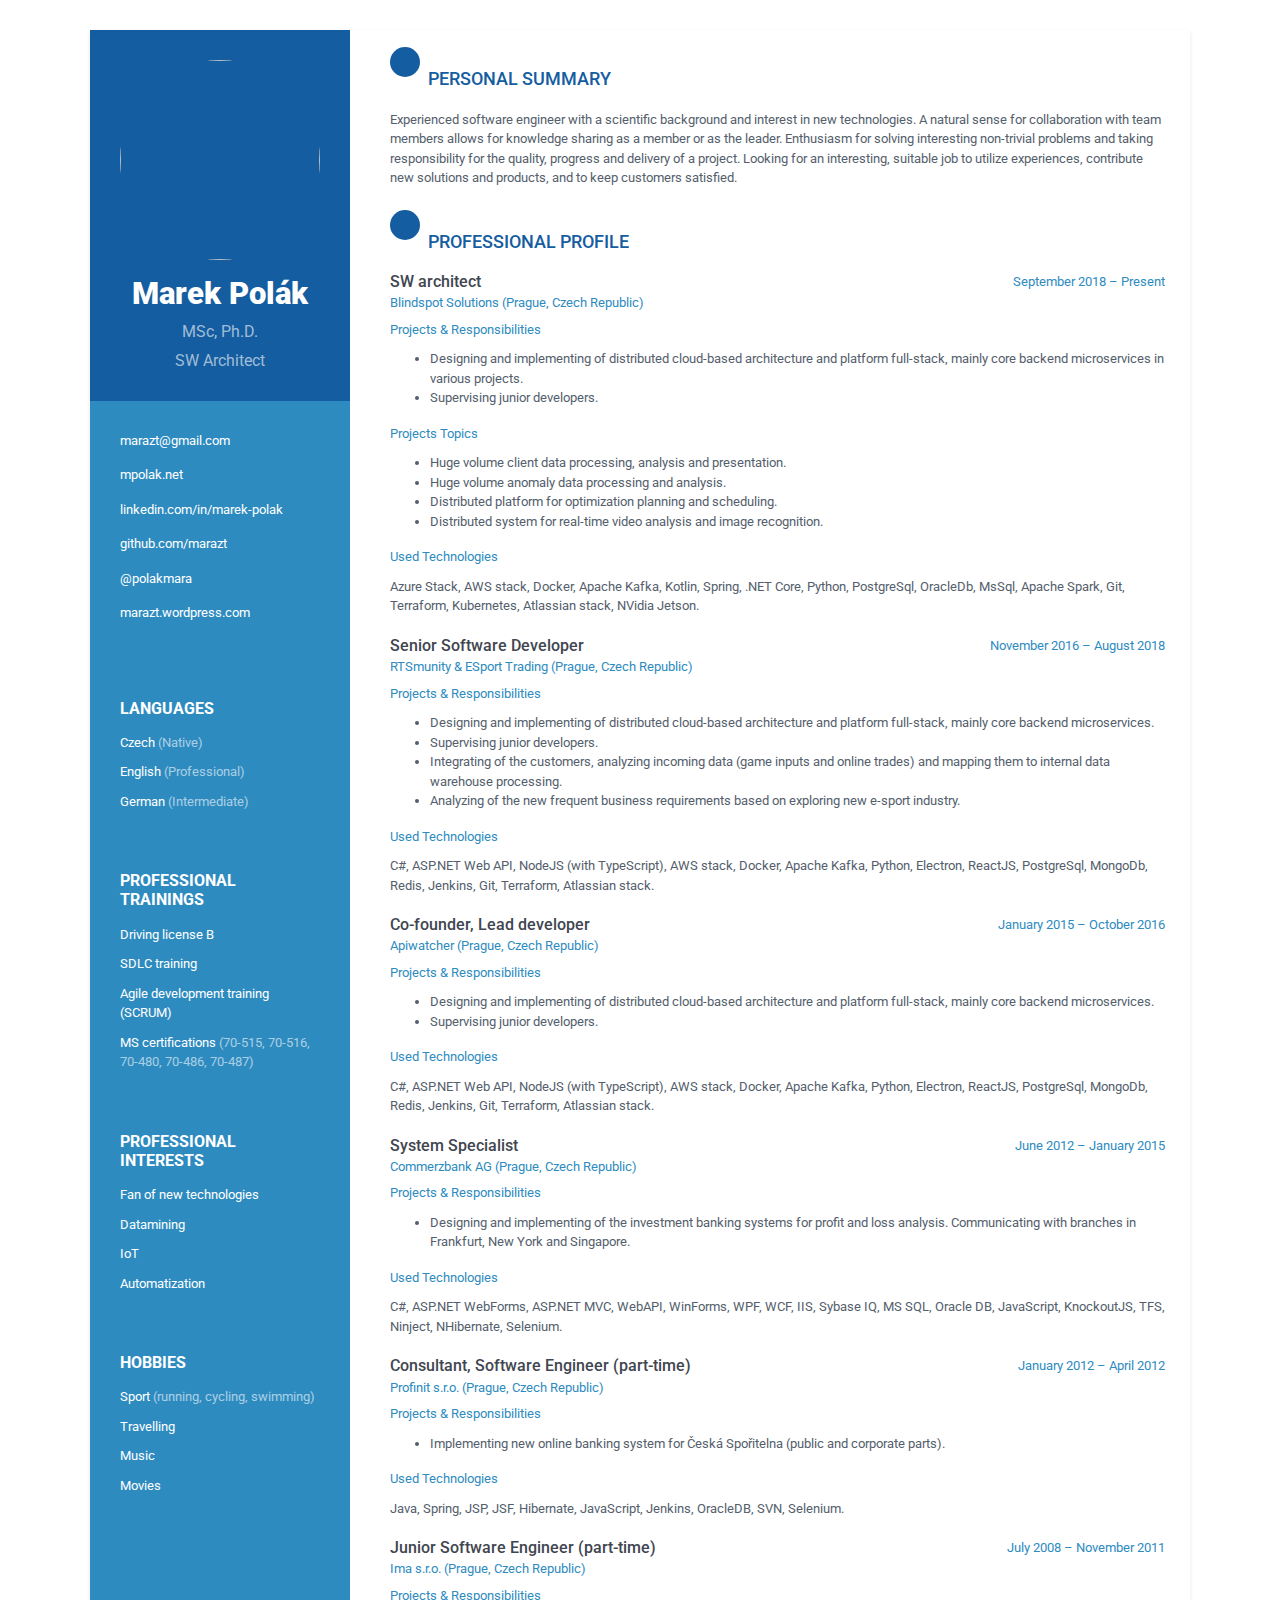
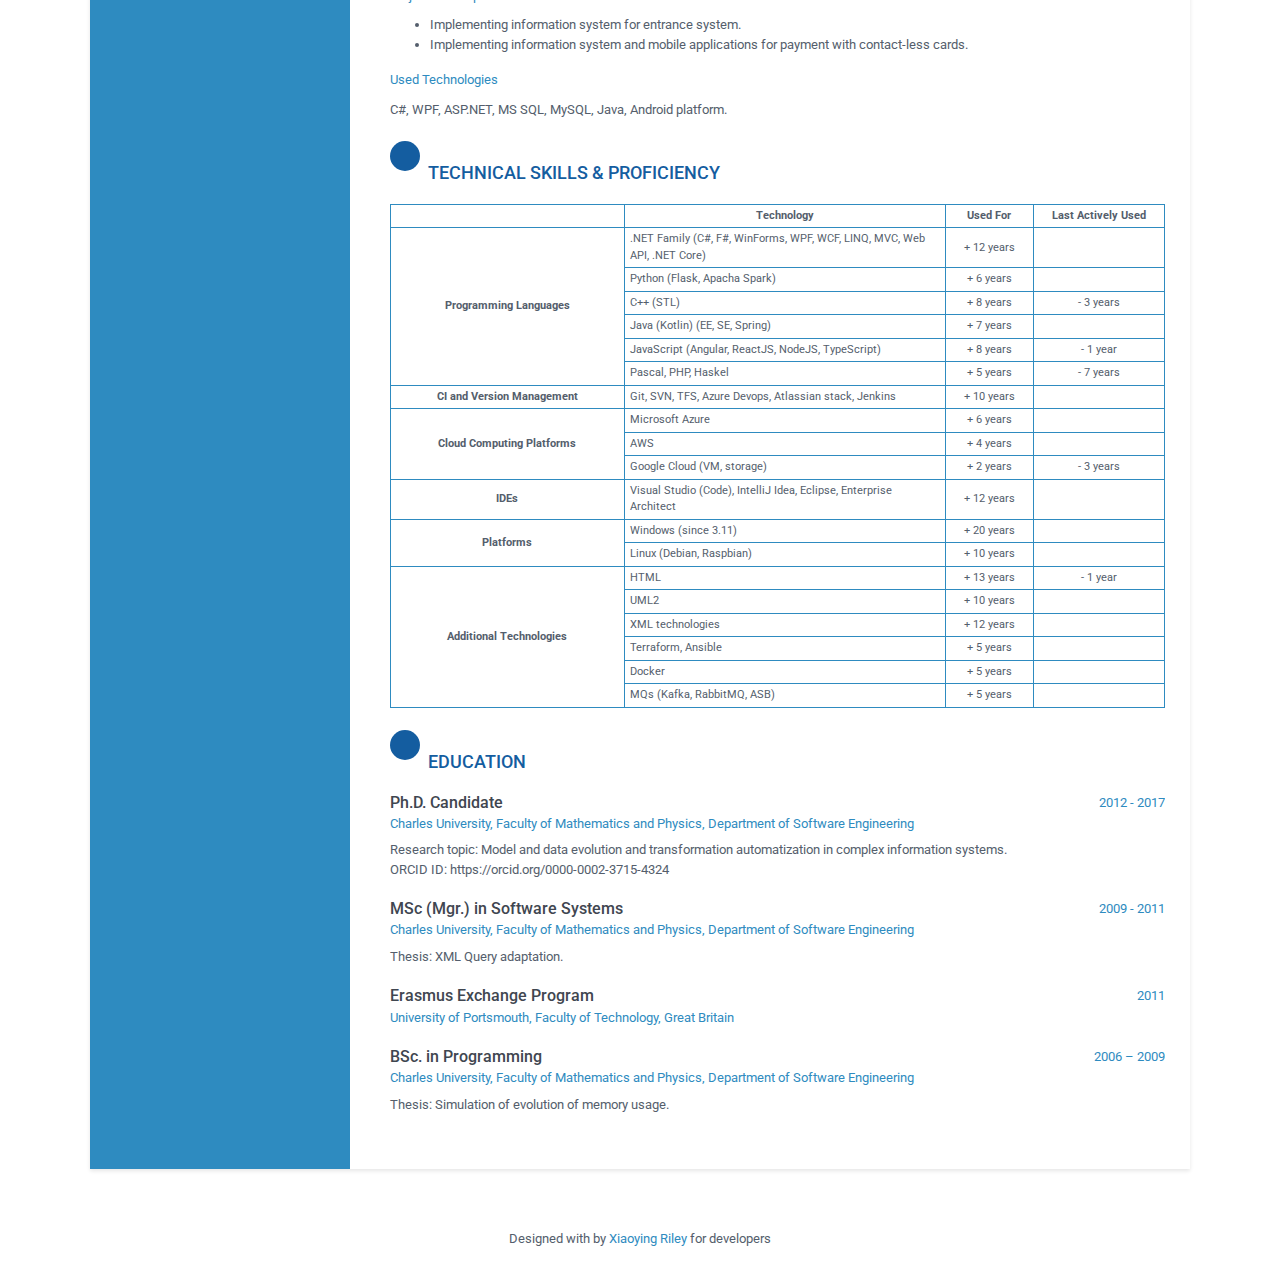
==== cv-full.html @ 7f5a05cc "Remove tech table from resume, let it in full version." ====
<!DOCTYPE html>
<html xmlns="http://www.w3.org/1999/xhtml" xml:lang="en" lang="en">

<head>
  <title>Marek Polák Resume</title>

  <!-- Meta -->
  <meta charset="utf-8">
  <meta http-equiv="X-UA-Compatible" content="IE=edge">
  <meta name="viewport" content="width=device-width, initial-scale=1.0">
  <meta name="description" content="Resume">
  <meta name="author" content="Marek Polák">
  <link rel="stylesheet" type="text/css" href="./assets/css/orbit.css"/>
  <link rel="apple-touch-icon" sizes="57x57" href="./assets/favicons/apple-icon-57x57.png">
  <link rel="apple-touch-icon" sizes="60x60" href="./assets/favicons/apple-icon-60x60.png">
  <link rel="apple-touch-icon" sizes="72x72" href="./assets/favicons/apple-icon-72x72.png">
  <link rel="apple-touch-icon" sizes="76x76" href="./assets/favicons/apple-icon-76x76.png">
  <link rel="apple-touch-icon" sizes="114x114" href="./assets/favicons/apple-icon-114x114.png">
  <link rel="apple-touch-icon" sizes="120x120" href="./assets/favicons/apple-icon-120x120.png">
  <link rel="apple-touch-icon" sizes="144x144" href="./assets/favicons/apple-icon-144x144.png">
  <link rel="apple-touch-icon" sizes="152x152" href="./assets/favicons/apple-icon-152x152.png">
  <link rel="apple-touch-icon" sizes="180x180" href="./assets/favicons/apple-icon-180x180.png">
  <link rel="icon" type="image/png" sizes="192x192" href="./assets/favicons/android-icon-192x192.png">
  <link rel="icon" type="image/png" sizes="32x32" href="./assets/favicons/favicon-32x32.png">
  <link rel="icon" type="image/png" sizes="96x96" href="./assets/favicons/favicon-96x96.png">
  <link rel="icon" type="image/png" sizes="16x16" href="./assets/favicons/favicon-16x16.png">
  <!-- Google Font -->
  <link
      href='https://fonts.googleapis.com/css?family=Roboto:400,500,400italic,300italic,300,500italic,700,700italic,900,900italic'
      rel='stylesheet' type='text/css'>
  <!-- FontAwesome JS -->
  <script defer src="https://use.fontawesome.com/releases/v5.1.0/js/all.js"
          integrity="sha384-3LK/3kTpDE/Pkp8gTNp2gR/2gOiwQ6QaO7Td0zV76UFJVhqLl4Vl3KL1We6q6wR9"
          crossorigin="anonymous"></script>
  <!-- Global CSS -->
  <link rel="stylesheet" href="assets/plugins/bootstrap/css/bootstrap.min.css">
  <!-- Theme CSS -->
  <link id="theme-style" rel="stylesheet" href="./assets/css/orbit.css">
</head>

<body>
<div class="wrapper">
  <div class="sidebar-wrapper">
    <div class="profile-container">
      <img class="profile" src="https://gravatar.com/avatar/7379fcb6bc138cc2153c16c09348def5?s=250" alt=""/>
      <h1 class="name">Marek Polák</h1>
      <h3 class="titles">MSc, Ph.D.</h3>
      <h3 class="tagline">SW Architect</h3>
    </div>
    <!--//profile-container-->

    <div class="contact-container container-block">
      <ul class="list-unstyled contact-list">
        <li class="email">
          <i class="fas fa-envelope"></i>
          <a href="mailto:marazt@gmail.com">marazt@gmail.com</a>
        </li>
        <!-- <li class="phone"><i class="fas fa-phone"></i><a href="tel:0123 456 789">0123 456 789</a></li> -->
        <li class="website"><i class="fas fa-globe"></i><a href="https://mpolak.net"
                                                           target="_blank">mpolak.net</a></li>
        <li class="linkedin"><i class="fab fa-linkedin-in"></i><a
            href="https://www.linkedin.com/in/marek-polak/"
            target="_blank">linkedin.com/in/marek-polak</a>
        </li>
        <li class="github"><i class="fab fa-github"></i><a href="https://www.github.com/marazt"
                                                           target="_blank">github.com/marazt</a>
        </li>
        <li class="twitter"><i class="fab fa-twitter"></i><a href="https://twitter.com/polakmara"
                                                             target="_blank">@polakmara</a></li>
        <li class="wordpress"><i class="fab fa-wordpress"></i><a href="https://marazt.wordpress.com"
                                                                 target="_blank">marazt.wordpress.com</a></li>
      </ul>
    </div>


    <div class="languages-container container-block">
      <h2 class="container-block-title">Languages</h2>
      <ul class="list-unstyled interests-list">
        <li>Czech <span class="lang-desc">(Native)</span></li>
        <li>English <span class="lang-desc">(Professional)</span></li>
        <li>German <span class="lang-desc">(Intermediate)</span></li>
      </ul>
    </div>
    <!--//interests-->

    <div class="languages-container container-block">
      <h2 class="container-block-title">Professional Trainings</h2>
      <ul class="list-unstyled languages-list">
        <li>Driving license B</li>
        <li>SDLC training</li>
        <li>Agile development training (SCRUM)</li>
        <li>MS certifications <span class="lang-desc">(70-515, 70-516, 70-480, 70-486, 70-487)</span>
        </li>
      </ul>
    </div>

    <div class="languages-container container-block">
      <h2 class="container-block-title">Professional Interests</h2>
      <ul class="list-unstyled languages-list">
        <li>Fan of new technologies</li>
        <li>Datamining</li>
        <li>IoT</li>
        <li>Automatization</li>
      </ul>
    </div>

    <div class="languages-container container-block">
      <h2 class="container-block-title">Hobbies</h2>
      <ul class="list-unstyled languages-list">
        <li>Sport <span class="lang-desc">(running, cycling, swimming)</span></li>
        <li>Travelling</li>
        <li>Music</li>
        <li>Movies</li>
      </ul>
    </div>
    <!--//interests-->

  </div>
  <!--//sidebar-wrapper-->

  <div class="main-wrapper">

    <section class="section summary-section">
      <h2 class="section-title"><span class="icon-holder"><i class="fas fa-user"></i></span>Personal Summary
      </h2>
      <div class="summary">
        <p>Experienced software engineer with a scientific background and interest in new technologies. A
          natural sense for collaboration with team members allows for knowledge sharing as a member or as
          the leader. Enthusiasm for solving interesting non-trivial problems and taking responsibility
          for the quality, progress and delivery of a project. Looking for an interesting, suitable job to
          utilize experiences, contribute new solutions and products, and to keep customers satisfied.</p>
      </div>
      <!--//summary-->
    </section>
    <!--//section-->

    <section class="section experiences-section">
      <h2 class="section-title"><span class="icon-holder"><i class="fas fa-briefcase"></i></span>Professional
        Profile
      </h2>

      <div class="item">
        <div class="meta">
          <div class="upper-row">
            <h3 class="job-title">SW architect</h3>
            <div class="time">September 2018 – Present</div>
          </div>
          <!--//upper-row-->
          <div class="company">Blindspot Solutions (Prague, Czech Republic)</div>
        </div>
        <!--//meta-->
        <div class="details">
          <div class="responsibilities">Projects & Responsibilities</div>
          <div class="columns">
            <ul>
              <li>Designing and implementing of distributed cloud-based architecture and platform
                full-stack, mainly core backend microservices in various projects.
              </li>
              <li>Supervising junior developers.</li>
            </ul>
          </div>
          <div class="responsibilities">Projects Topics</div>
          <div class="columns">
            <ul>
              <li>Huge volume client data processing, analysis and
                presentation.
              </li>
              <li>Huge volume anomaly data processing and analysis.</li>
              <li>Distributed platform for optimization planning and
                scheduling.
              </li>
              <li>Distributed system for real-time video analysis and image
                recognition.
              </li>
            </ul>
          </div>
          <div class="technologies">Used Technologies</div>
          <div class="columns">
            Azure Stack, AWS stack, Docker, Apache Kafka, Kotlin, Spring, .NET Core, Python, PostgreSql,
            OracleDb, MsSql, Apache Spark, Git, Terraform, Kubernetes, Atlassian stack, NVidia Jetson.
          </div>
        </div>
        <!--//details-->
      </div>
      <!--//item-->

      <div class="item">
        <div class="meta">
          <div class="upper-row">
            <h3 class="job-title">Senior Software Developer</h3>
            <div class="time">November 2016 – August 2018</div>
          </div>
          <!--//upper-row-->
          <div class="company">RTSmunity & ESport Trading (Prague, Czech Republic)</div>
        </div>
        <!--//meta-->
        <div class="details">
          <div class="responsibilities">Projects & Responsibilities</div>
          <div class="columns">
            <ul>
              <li>
                Designing and implementing of distributed cloud-based architecture and platform
                full-stack, mainly core backend microservices.
              </li>
              <li>Supervising junior developers.</li>
              <li>Integrating of the customers, analyzing incoming data (game inputs and online
                trades) and mapping them to internal data warehouse processing.
              </li>
              <li>Analyzing of the new frequent business requirements based on exploring new e-sport
                industry.
              </li>
            </ul>
          </div>
          <div class="technologies">Used Technologies</div>
          <div class="columns">
            C#, ASP.NET Web API, NodeJS (with TypeScript), AWS stack, Docker, Apache Kafka, Python,
            Electron, ReactJS, PostgreSql, MongoDb, Redis, Jenkins, Git, Terraform, Atlassian stack.
          </div>
        </div>
        <!--//details-->
      </div>
      <!--//item-->

      <div class="item">
        <div class="meta">
          <div class="upper-row">
            <h3 class="job-title">Co-founder, Lead developer</h3>
            <div class="time">January 2015 – October 2016</div>
          </div>
          <!--//upper-row-->
          <div class="company">Apiwatcher (Prague, Czech Republic)</div>
        </div>
        <!--//meta-->
        <div class="details">
          <div class="responsibilities">Projects & Responsibilities</div>
          <div class="columns">
            <ul>
              <li>
                Designing and implementing of distributed cloud-based
                architecture and platform full-stack, mainly core backend
                microservices.
              </li>
              <li>Supervising junior developers.
              </li>
            </ul>
          </div>
          <div class="technologies">Used Technologies</div>
          <div class="columns">
            C#, ASP.NET Web API, NodeJS (with TypeScript), AWS stack, Docker, Apache Kafka, Python,
            Electron, ReactJS, PostgreSql, MongoDb, Redis, Jenkins, Git, Terraform, Atlassian stack.
          </div>
        </div>
        <!--//details-->
      </div>
      <!--//item-->

      <div class="item">
        <div class="meta">
          <div class="upper-row">
            <h3 class="job-title">System Specialist</h3>
            <div class="time">June 2012 – January 2015</div>
          </div>
          <!--//upper-row-->
          <div class="company">Commerzbank AG (Prague, Czech Republic)</div>
        </div>
        <!--//meta-->
        <div class="details">
          <div class="responsibilities">Projects & Responsibilities</div>
          <div class="columns">
            <ul>
              <li>
                Designing and implementing of the investment banking systems for profit and loss
                analysis. Communicating with branches in Frankfurt, New York and Singapore.
              </li>
            </ul>
          </div>
          <div class="technologies">Used Technologies</div>
          <div class="columns">
            C#, ASP.NET WebForms, ASP.NET MVC, WebAPI, WinForms,
            WPF, WCF, IIS, Sybase IQ, MS SQL, Oracle DB, JavaScript,
            KnockoutJS, TFS, Ninject, NHibernate, Selenium.
          </div>
        </div>
        <!--//details-->
      </div>
      <!--//item-->

      <div class="item">
        <div class="meta">
          <div class="upper-row">
            <h3 class="job-title">Consultant, Software Engineer (part-time)</h3>
            <div class="time">January 2012 – April 2012</div>
          </div>
          <!--//upper-row-->
          <div class="company">Profinit s.r.o. (Prague, Czech Republic)</div>
        </div>
        <!--//meta-->
        <div class="details">
          <div class="responsibilities">Projects & Responsibilities</div>
          <div class="columns">
            <ul>
              <li>
                Implementing new online banking system for Česká Spořitelna (public and corporate
                parts).
              </li>
            </ul>
          </div>
          <div class="technologies">Used Technologies</div>
          <div class="columns">
            Java, Spring, JSP, JSF, Hibernate, JavaScript, Jenkins, OracleDB, SVN, Selenium.
          </div>
        </div>
        <!--//details-->
      </div>
      <!--//item-->

      <div class="item">
        <div class="meta">
          <div class="upper-row">
            <h3 class="job-title">Junior Software Engineer (part-time)</h3>
            <div class="time">July 2008 – November 2011</div>
          </div>
          <!--//upper-row-->
          <div class="company">Ima s.r.o. (Prague, Czech Republic)</div>
        </div>
        <!--//meta-->
        <div class="details">
          <div class="responsibilities">Projects & Responsibilities</div>
          <div class="columns">
            <ul>
              <li>
                Implementing information system for entrance system.
              </li>
              <li>
                Implementing information system and mobile applications for payment with
                contact-less cards.
              </li>
            </ul>
          </div>
          <div class="technologies">Used Technologies</div>
          <div class="columns">
            C#, WPF, ASP.NET, MS SQL, MySQL, Java, Android platform.
          </div>
        </div>
        <!--//details-->
      </div>
      <!--//item-->

    </section>
    <!--//section-->

    <section class="skills-section section">
      <h2 class="section-title"><span class="icon-holder"><i class="fas fa-rocket"></i></span>Technical Skills
        &amp;
        Proficiency</h2>
      <table class>
        <tr>
          <th style="width: 160px;">&nbsp;</th>
          <th style="width: 220px;">Technology</th>
          <th style="width: 60px;">Used For</th>
          <th style="width: 90px;">Last Actively Used</th>
        </tr>
        <tr>
          <th rowspan="6" class="type">Programming Languages</th>
          <td>.NET Family (C#, F#, WinForms, WPF, WCF, LINQ, MVC, Web API, .NET Core)</td>
          <td style="text-align: center;">+ 12 years</td>
          <td style="text-align: center;">&nbsp;</td>
        </tr>
        <tr>
          <td>Python (Flask, Apacha Spark)</td>
          <td style="text-align: center;">+ 6 years</td>
          <td style="text-align: center;">&nbsp;</td>
        </tr>
        <tr>
          <td>C++ (STL)</td>
          <td style="text-align: center;">+ 8 years</td>
          <td style="text-align: center;">- 3 years</td>
        </tr>
        <tr>
          <td>Java (Kotlin) (EE, SE, Spring)</td>
          <td style="text-align: center;">+ 7 years</td>
          <td style="text-align: center;">&nbsp;</td>
        </tr>
        <tr>
          <td>JavaScript (Angular, ReactJS, NodeJS, TypeScript)</td>
          <td style="text-align: center;">+ 8 years</td>
          <td style="text-align: center;">- 1 year</td>
        </tr>
        <tr>
          <td>Pascal, PHP, Haskel</td>
          <td style="text-align: center;">+ 5 years</td>
          <td style="text-align: center;">- 7 years</td>
        </tr>
        <tr>
          <th>CI and Version Management</th>
          <td>Git, SVN, TFS, Azure Devops, Atlassian stack, Jenkins</td>
          <td style="text-align: center;">+ 10 years</td>
          <td style="text-align: center;">&nbsp;</td>
        </tr>
        <tr>
          <th rowspan="3">Cloud Computing Platforms</th>
          <td>Microsoft Azure</td>
          <td style="text-align: center;">+ 6 years</td>
          <td style="text-align: center;">&nbsp;</td>
        </tr>
        <tr>
          <td>AWS</td>
          <td style="text-align: center;">+ 4 years</td>
          <td style="text-align: center;">&nbsp;</td>
        </tr>
        <tr>
          <td>Google Cloud (VM, storage)</td>
          <td style="text-align: center;">+ 2 years</td>
          <td style="text-align: center;">- 3 years</td>
        </tr>
        <tr>
          <th>IDEs</th>
          <td>Visual Studio (Code), IntelliJ Idea, Eclipse, Enterprise Architect</td>
          <td style="text-align: center;">+ 12 years</td>
          <td style="text-align: center;">&nbsp;</td>
        </tr>
        <tr>
          <th rowspan="2">Platforms</th>
          <td>Windows (since 3.11)</td>
          <td style="text-align: center;">+ 20 years</td>
          <td style="text-align: center;">&nbsp;</td>
        </tr>
        <tr>
          <td>Linux (Debian, Raspbian)</td>
          <td style="text-align: center;">+ 10 years</td>
          <td style="text-align: center;">&nbsp;</td>
        </tr>
        <tr>
          <th rowspan="6">Additional Technologies</th>
          <td>HTML</td>
          <td style="text-align: center;">+ 13 years</td>
          <td style="text-align: center;">- 1 year</td>
        </tr>
        <tr>
          <td>UML2</td>
          <td style="text-align: center;">+ 10 years</td>
          <td style="text-align: center;">&nbsp;</td>
        </tr>
        <tr>
          <td>XML technologies</td>
          <td style="text-align: center;">+ 12 years</td>
          <td style="text-align: center;">&nbsp;</td>
        </tr>
        <tr>
          <td>Terraform, Ansible</td>
          <td style="text-align: center;">+ 5 years</td>
          <td style="text-align: center;">&nbsp;</td>
        </tr>
        <tr>
          <td>Docker</td>
          <td style="text-align: center;">+ 5 years</td>
          <td style="text-align: center;">&nbsp;</td>
        </tr>
        <tr>
          <td>MQs (Kafka, RabbitMQ, ASB)</td>
          <td style="text-align: center;">+ 5 years</td>
          <td style="text-align: center;">&nbsp;</td>
        </tr>
      </table>
    </section>
    <!--//skills-section-->

    <section class="education-section section">
      <h2 class="section-title"><span class="icon-holder"><i
          class="fas fa-graduation-cap"></i></span>Education</h2>

      <div class="item">
        <div class="meta">
          <div class="upper-row">
            <h3 class="job-title">Ph.D. Candidate</h3>
            <div class="time">2012 - 2017</div>
          </div>
          <!--//upper-row-->
          <div class="company">Charles University, Faculty of Mathematics and Physics, Department of
            Software Engineering
          </div>
          <div class="meta">Research topic: Model and data evolution and transformation automatization in complex
            information systems.
          </div>
          <div class="meta">
            ORCID ID: https://orcid.org/0000-0002-3715-4324
          </div>
        </div>
      </div>

      <div class="item">
        <div class="meta">
          <div class="upper-row">
            <h3 class="job-title">MSc (Mgr.) in Software Systems</h3>
            <div class="time">2009 - 2011</div>
          </div>
          <!--//upper-row-->
          <div class="company">Charles University, Faculty of Mathematics and Physics, Department of
            Software Engineering
          </div>
          <div class="meta">Thesis: XML Query adaptation.
          </div>
        </div>
      </div>

      <div class="item">
        <div class="meta">
          <div class="upper-row">
            <h3 class="job-title">Erasmus Exchange Program</h3>
            <div class="time">2011</div>
          </div>
          <!--//upper-row-->
          <div class="company">University of Portsmouth, Faculty of Technology, Great Britain</div>
        </div>
      </div>

      <div class="item">
        <div class="meta">
          <div class="upper-row">
            <h3 class="job-title">BSc. in Programming</h3>
            <div class="time">2006 – 2009</div>
          </div>
          <!--//upper-row-->
          <div class="company">Charles University, Faculty of Mathematics and Physics, Department of
            Software Engineering
          </div>
          <div class="meta">Thesis: Simulation of evolution of memory usage.
          </div>
        </div>
      </div>
    </section>
  </div>
  <!--//main-body-->
</div>

<footer class="footer">
  <div class="text-center">
    <!--/* This template is released under the Creative Commons Attribution 3.0 License. Please keep the attribution link below when using for your own project. Thank you for your support. :) If you'd like to use the template without the attribution, you can check out other commercial license options via our website: themes.3rdwavemedia.com */-->
    <small class="copyright">Designed with <i class="fas fa-heart"></i> by <a
        href="http://themes.3rdwavemedia.com" target="_blank">Xiaoying Riley</a> for developers</small>
  </div>
  <!--//container-->
</footer>
<!--//footer-->

</body>

</html>
---- assets/css/orbit.css ----
/*!
 * Template Name: Orbit - Bootstrap 4 Resume/CV Template for Developers
 * Version: 2.0
 * Author: Xiaoying Riley
 * Copyright: 3rd Wave Media
 * Twitter: @3rdwave_themes
 * License: Creative Commons Attribution 3.0 License
 * Website: http://themes.3rdwavemedia.com/
*/
body {
  font-family: 'Roboto', sans-serif;
  color: #545E6C;
  background: #FFF; /*#f5f5f5;*/
  font-size: 13px;
  -webkit-font-smoothing: antialiased;
  -moz-osx-font-smoothing: grayscale;
}

h1, h2, h3, h4, h5, h6 {
  font-weight: 700;
}

a {
  color: #2E8BC0;
  -webkit-transition: all 0.4s ease-in-out;
  -moz-transition: all 0.4s ease-in-out;
  -ms-transition: all 0.4s ease-in-out;
  -o-transition: all 0.4s ease-in-out;
}

a:hover {
  text-decoration: underline;
  color: #1a454f;
}

a:focus {
  text-decoration: none;
}

p {
  line-height: 1.5;
}

.wrapper {
  background: #2E8BC0;
  max-width: 1100px;
  margin: 0 auto;
  margin-top: 30px;
  position: relative;
  -webkit-box-shadow: 0px 2px 4px rgba(0, 0, 0, 0.1);
  -moz-box-shadow: 0px 2px 4px rgba(0, 0, 0, 0.1);
  box-shadow: 0px 2px 4px rgba(0, 0, 0, 0.1);
}

.sidebar-wrapper {
  background: #2E8BC0;
  position: absolute;
  left: 0;
  width: 260px;
  height: 100%;
  min-height: 800px;
  color: #fff;
}

.sidebar-wrapper a {
  color: #fff;
}

.sidebar-wrapper .profile-container {
  padding: 30px;
  background: #145DA0;
  text-align: center;
  color: #fff;
}

.sidebar-wrapper .name {
  font-size: 31px;
  font-weight: 900;
  margin-top: 0;
  margin-bottom: 10px;
}

.sidebar-wrapper .tagline {
  color: rgba(255, 255, 255, 0.6);
  font-size: 16px;
  font-weight: 400;
  margin-top: 0;
  margin-bottom: 0;
}

.sidebar-wrapper .titles {
  color: rgba(255, 255, 255, 0.6);
  font-size: 16px;
  font-weight: 400;
  margin-top: 0;
  margin-bottom: 10px;
}

.sidebar-wrapper .profile {
  margin-bottom: 15px;
  border-radius: 115px;
  width: 200px;
  height: 200px;
  text-align: center;
  vertical-align: middle;
}

.sidebar-wrapper .contact-list .svg-inline--fa {
  margin-right: 5px;
  font-size: 18px;
  vertical-align: middle;
}

.sidebar-wrapper .contact-list li {
  margin-bottom: 15px;
}

.sidebar-wrapper .contact-list li:last-child {
  margin-bottom: 0;
}

.sidebar-wrapper .contact-list .email .svg-inline--fa {
  font-size: 14px;
}

.sidebar-wrapper .container-block {
  padding: 30px;
}

.sidebar-wrapper .container-block-title {
  text-transform: uppercase;
  font-size: 16px;
  font-weight: 700;
  margin-top: 0;
  margin-bottom: 15px;
}

.sidebar-wrapper .degree {
  font-size: 14px;
  margin-top: 0;
  margin-bottom: 5px;
}

.sidebar-wrapper .education-container .item {
  margin-bottom: 15px;
}

.sidebar-wrapper .education-container .item:last-child {
  margin-bottom: 0;
}

.sidebar-wrapper .education-container .meta {
  color: rgba(255, 255, 255, 0.6);
  font-weight: 500;
  margin-bottom: 0px;
  margin-top: 0;
  font-size: 14px;
}

.sidebar-wrapper .education-container .time {
  color: rgba(255, 255, 255, 0.6);
  font-weight: 500;
  margin-bottom: 0px;
}

.sidebar-wrapper .languages-container .lang-desc {
  color: rgba(255, 255, 255, 0.6);
}

.sidebar-wrapper .languages-list {
  margin-bottom: 0;
}

.sidebar-wrapper .languages-list li {
  margin-bottom: 10px;
}

.sidebar-wrapper .languages-list li:last-child {
  margin-bottom: 0;
}

.sidebar-wrapper .interests-list {
  margin-bottom: 0;
}

.sidebar-wrapper .interests-list li {
  margin-bottom: 10px;
}

.sidebar-wrapper .interests-list li:last-child {
  margin-bottom: 0;
}

.main-wrapper {
  background: #fff;
  padding: 25px;
  padding-left: 300px;
}

.main-wrapper .section-title {
  text-transform: uppercase;
  font-size: 18px;
  font-weight: 500;
  color: #145DA0;
  position: relative;
  margin-top: 0;
  margin-bottom: 20px;
}

.main-wrapper .section-title .icon-holder {
  width: 30px;
  height: 30px;
  margin-right: 8px;
  display: inline-block;
  color: #fff;
  -webkit-border-radius: 50%;
  -moz-border-radius: 50%;
  -ms-border-radius: 50%;
  -o-border-radius: 50%;
  border-radius: 50%;
  -moz-background-clip: padding;
  -webkit-background-clip: padding-box;
  background-clip: padding-box;
  background: #145DA0;
  text-align: center;
  font-size: 16px;
  position: relative;
  top: -8px;
}

.main-wrapper .section-title .icon-holder .svg-inline--fa {
  font-size: 13px;
  margin-top: 6px;
}

.main-wrapper .section {
  margin-bottom: 30px;
}

.main-wrapper .experiences-section .item {
  margin-bottom: 20px;
}

.main-wrapper .experiences-section .item .details {
  /* display: flex; */
}

.main-wrapper .experiences-section .item .details .column {
  /* flex: 50%; */
}

.main-wrapper .upper-row {
  position: relative;
  overflow: hidden;
  margin-bottom: 2px;
}

.main-wrapper .job-title {
  color: #3F4650;
  font-size: 16px;
  margin-top: 0;
  margin-bottom: 0;
  font-weight: 500;
}

.main-wrapper .time {
  position: absolute;
  right: 0;
  top: 0;
  color: #2E8BC0;
}

.main-wrapper .company {
  margin-bottom: 7px;
  color: #2E8BC0;
}

.main-wrapper .responsibilities {
  margin-bottom: 10px;
  color: #2E8BC0;
}

.main-wrapper .technologies {
  margin-bottom: 10px;
  color: #2E8BC0;
}

.main-wrapper .project-title {
  font-size: 16px;
  font-weight: 400;
  margin-top: 0;
  margin-bottom: 5px;
}

.main-wrapper .projects-section .intro {
  margin-bottom: 30px;
}

.main-wrapper .projects-section .item {
  margin-bottom: 15px;
}

.main-wrapper .education-section .item {
  margin-bottom: 20px;
}

.skillset .item {
  margin-bottom: 15px;
  overflow: hidden;
}

.skillset .level-title {
  font-size: 13px;
  margin-top: 0;
  margin-bottom: 12px;
}

.skillset .level-bar {
  height: 12px;
  background: #f5f5f5;
  -webkit-border-radius: 2px;
  -moz-border-radius: 2px;
  -ms-border-radius: 2px;
  -o-border-radius: 2px;
  border-radius: 2px;
  -moz-background-clip: padding;
  -webkit-background-clip: padding-box;
  background-clip: padding-box;
}

.skillset .theme-progress-bar {
  background: #2E8BC0;
}

.footer {
  padding: 30px;
  padding-top: 60px;
}

.footer .copyright {
  line-height: 1.6;
  color: #545E6C;
  font-size: 13px;
}

.footer .fa-heart {
  color: #fb866a;
}

@media (max-width: 767.98px) {
  .sidebar-wrapper {
    position: static;
    width: inherit;
  }

  .main-wrapper {
    padding: 30px;
  }

  .main-wrapper .time {
    position: static;
    display: block;
    margin-top: 5px;
  }

  .main-wrapper .upper-row {
    margin-bottom: 0;
  }
}

@media (min-width: 992px) {
  .skillset .level-title {
    display: inline-block;
    float: left;
    width: 30%;
    margin-bottom: 0;
  }
}

table {
  table-layout: auto;
  width: 100%;
  font-size: 11px;
}

table, th, td {
  border: 1px solid #2E8BC0;
}

table th {
  text-align: center;
}

table th, td {
  padding: 3px 5px 3px 5px;
}

table th .type {
  width: 100px;
  text-align: center;
}

table th .tech {
  width: 150px;
  text-align: center;
}

table td .tech {
  width: 150px;
  text-align: left;
}

table th, td .used {
  width: 50px;
  text-align: center;
}

table th, td.last {
  width: 100px;
  text-align: center;
}
---- assets/css/orbit.css ----
/*!
 * Template Name: Orbit - Bootstrap 4 Resume/CV Template for Developers
 * Version: 2.0
 * Author: Xiaoying Riley
 * Copyright: 3rd Wave Media
 * Twitter: @3rdwave_themes
 * License: Creative Commons Attribution 3.0 License
 * Website: http://themes.3rdwavemedia.com/
*/
body {
  font-family: 'Roboto', sans-serif;
  color: #545E6C;
  background: #FFF; /*#f5f5f5;*/
  font-size: 13px;
  -webkit-font-smoothing: antialiased;
  -moz-osx-font-smoothing: grayscale;
}

h1, h2, h3, h4, h5, h6 {
  font-weight: 700;
}

a {
  color: #2E8BC0;
  -webkit-transition: all 0.4s ease-in-out;
  -moz-transition: all 0.4s ease-in-out;
  -ms-transition: all 0.4s ease-in-out;
  -o-transition: all 0.4s ease-in-out;
}

a:hover {
  text-decoration: underline;
  color: #1a454f;
}

a:focus {
  text-decoration: none;
}

p {
  line-height: 1.5;
}

.wrapper {
  background: #2E8BC0;
  max-width: 1100px;
  margin: 0 auto;
  margin-top: 30px;
  position: relative;
  -webkit-box-shadow: 0px 2px 4px rgba(0, 0, 0, 0.1);
  -moz-box-shadow: 0px 2px 4px rgba(0, 0, 0, 0.1);
  box-shadow: 0px 2px 4px rgba(0, 0, 0, 0.1);
}

.sidebar-wrapper {
  background: #2E8BC0;
  position: absolute;
  left: 0;
  width: 260px;
  height: 100%;
  min-height: 800px;
  color: #fff;
}

.sidebar-wrapper a {
  color: #fff;
}

.sidebar-wrapper .profile-container {
  padding: 30px;
  background: #145DA0;
  text-align: center;
  color: #fff;
}

.sidebar-wrapper .name {
  font-size: 31px;
  font-weight: 900;
  margin-top: 0;
  margin-bottom: 10px;
}

.sidebar-wrapper .tagline {
  color: rgba(255, 255, 255, 0.6);
  font-size: 16px;
  font-weight: 400;
  margin-top: 0;
  margin-bottom: 0;
}

.sidebar-wrapper .titles {
  color: rgba(255, 255, 255, 0.6);
  font-size: 16px;
  font-weight: 400;
  margin-top: 0;
  margin-bottom: 10px;
}

.sidebar-wrapper .profile {
  margin-bottom: 15px;
  border-radius: 115px;
  width: 200px;
  height: 200px;
  text-align: center;
  vertical-align: middle;
}

.sidebar-wrapper .contact-list .svg-inline--fa {
  margin-right: 5px;
  font-size: 18px;
  vertical-align: middle;
}

.sidebar-wrapper .contact-list li {
  margin-bottom: 15px;
}

.sidebar-wrapper .contact-list li:last-child {
  margin-bottom: 0;
}

.sidebar-wrapper .contact-list .email .svg-inline--fa {
  font-size: 14px;
}

.sidebar-wrapper .container-block {
  padding: 30px;
}

.sidebar-wrapper .container-block-title {
  text-transform: uppercase;
  font-size: 16px;
  font-weight: 700;
  margin-top: 0;
  margin-bottom: 15px;
}

.sidebar-wrapper .degree {
  font-size: 14px;
  margin-top: 0;
  margin-bottom: 5px;
}

.sidebar-wrapper .education-container .item {
  margin-bottom: 15px;
}

.sidebar-wrapper .education-container .item:last-child {
  margin-bottom: 0;
}

.sidebar-wrapper .education-container .meta {
  color: rgba(255, 255, 255, 0.6);
  font-weight: 500;
  margin-bottom: 0px;
  margin-top: 0;
  font-size: 14px;
}

.sidebar-wrapper .education-container .time {
  color: rgba(255, 255, 255, 0.6);
  font-weight: 500;
  margin-bottom: 0px;
}

.sidebar-wrapper .languages-container .lang-desc {
  color: rgba(255, 255, 255, 0.6);
}

.sidebar-wrapper .languages-list {
  margin-bottom: 0;
}

.sidebar-wrapper .languages-list li {
  margin-bottom: 10px;
}

.sidebar-wrapper .languages-list li:last-child {
  margin-bottom: 0;
}

.sidebar-wrapper .interests-list {
  margin-bottom: 0;
}

.sidebar-wrapper .interests-list li {
  margin-bottom: 10px;
}

.sidebar-wrapper .interests-list li:last-child {
  margin-bottom: 0;
}

.main-wrapper {
  background: #fff;
  padding: 25px;
  padding-left: 300px;
}

.main-wrapper .section-title {
  text-transform: uppercase;
  font-size: 18px;
  font-weight: 500;
  color: #145DA0;
  position: relative;
  margin-top: 0;
  margin-bottom: 20px;
}

.main-wrapper .section-title .icon-holder {
  width: 30px;
  height: 30px;
  margin-right: 8px;
  display: inline-block;
  color: #fff;
  -webkit-border-radius: 50%;
  -moz-border-radius: 50%;
  -ms-border-radius: 50%;
  -o-border-radius: 50%;
  border-radius: 50%;
  -moz-background-clip: padding;
  -webkit-background-clip: padding-box;
  background-clip: padding-box;
  background: #145DA0;
  text-align: center;
  font-size: 16px;
  position: relative;
  top: -8px;
}

.main-wrapper .section-title .icon-holder .svg-inline--fa {
  font-size: 13px;
  margin-top: 6px;
}

.main-wrapper .section {
  margin-bottom: 30px;
}

.main-wrapper .experiences-section .item {
  margin-bottom: 20px;
}

.main-wrapper .experiences-section .item .details {
  /* display: flex; */
}

.main-wrapper .experiences-section .item .details .column {
  /* flex: 50%; */
}

.main-wrapper .upper-row {
  position: relative;
  overflow: hidden;
  margin-bottom: 2px;
}

.main-wrapper .job-title {
  color: #3F4650;
  font-size: 16px;
  margin-top: 0;
  margin-bottom: 0;
  font-weight: 500;
}

.main-wrapper .time {
  position: absolute;
  right: 0;
  top: 0;
  color: #2E8BC0;
}

.main-wrapper .company {
  margin-bottom: 7px;
  color: #2E8BC0;
}

.main-wrapper .responsibilities {
  margin-bottom: 10px;
  color: #2E8BC0;
}

.main-wrapper .technologies {
  margin-bottom: 10px;
  color: #2E8BC0;
}

.main-wrapper .project-title {
  font-size: 16px;
  font-weight: 400;
  margin-top: 0;
  margin-bottom: 5px;
}

.main-wrapper .projects-section .intro {
  margin-bottom: 30px;
}

.main-wrapper .projects-section .item {
  margin-bottom: 15px;
}

.main-wrapper .education-section .item {
  margin-bottom: 20px;
}

.skillset .item {
  margin-bottom: 15px;
  overflow: hidden;
}

.skillset .level-title {
  font-size: 13px;
  margin-top: 0;
  margin-bottom: 12px;
}

.skillset .level-bar {
  height: 12px;
  background: #f5f5f5;
  -webkit-border-radius: 2px;
  -moz-border-radius: 2px;
  -ms-border-radius: 2px;
  -o-border-radius: 2px;
  border-radius: 2px;
  -moz-background-clip: padding;
  -webkit-background-clip: padding-box;
  background-clip: padding-box;
}

.skillset .theme-progress-bar {
  background: #2E8BC0;
}

.footer {
  padding: 30px;
  padding-top: 60px;
}

.footer .copyright {
  line-height: 1.6;
  color: #545E6C;
  font-size: 13px;
}

.footer .fa-heart {
  color: #fb866a;
}

@media (max-width: 767.98px) {
  .sidebar-wrapper {
    position: static;
    width: inherit;
  }

  .main-wrapper {
    padding: 30px;
  }

  .main-wrapper .time {
    position: static;
    display: block;
    margin-top: 5px;
  }

  .main-wrapper .upper-row {
    margin-bottom: 0;
  }
}

@media (min-width: 992px) {
  .skillset .level-title {
    display: inline-block;
    float: left;
    width: 30%;
    margin-bottom: 0;
  }
}

table {
  table-layout: auto;
  width: 100%;
  font-size: 11px;
}

table, th, td {
  border: 1px solid #2E8BC0;
}

table th {
  text-align: center;
}

table th, td {
  padding: 3px 5px 3px 5px;
}

table th .type {
  width: 100px;
  text-align: center;
}

table th .tech {
  width: 150px;
  text-align: center;
}

table td .tech {
  width: 150px;
  text-align: left;
}

table th, td .used {
  width: 50px;
  text-align: center;
}

table th, td.last {
  width: 100px;
  text-align: center;
}
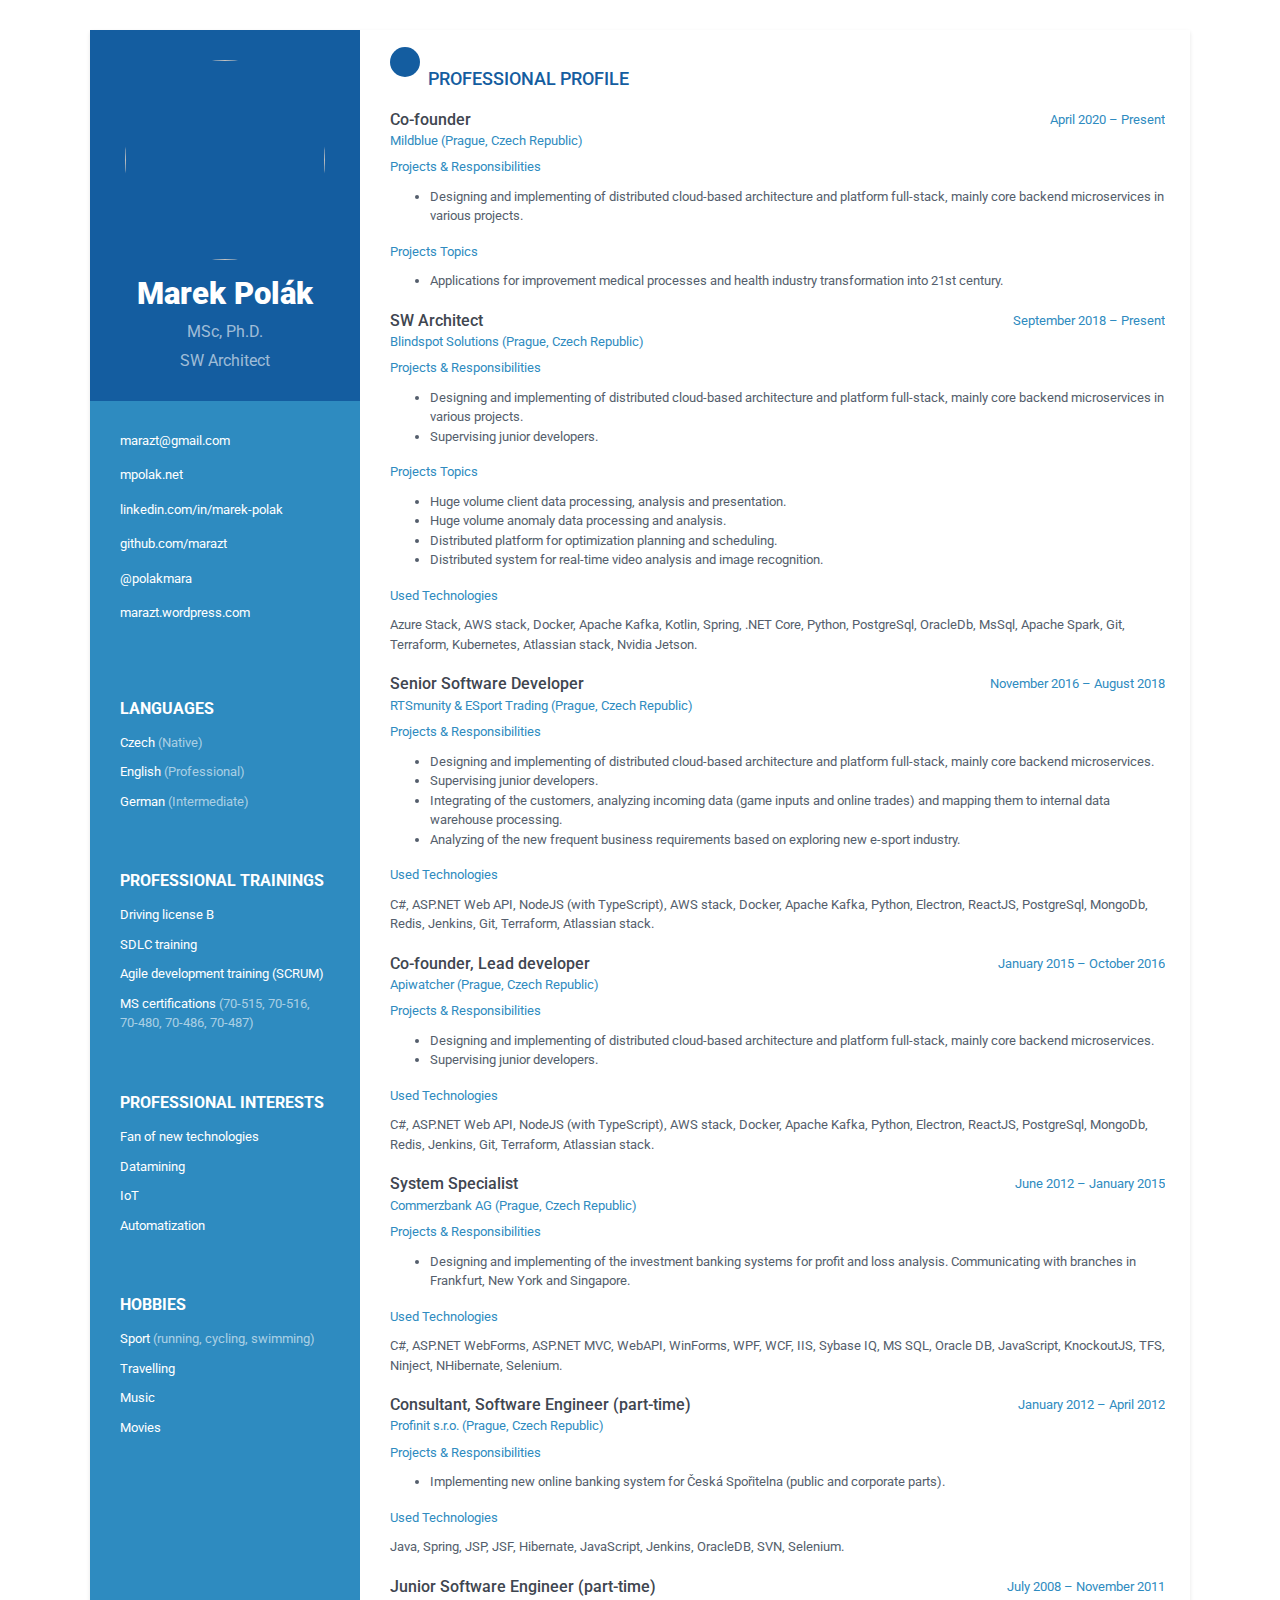
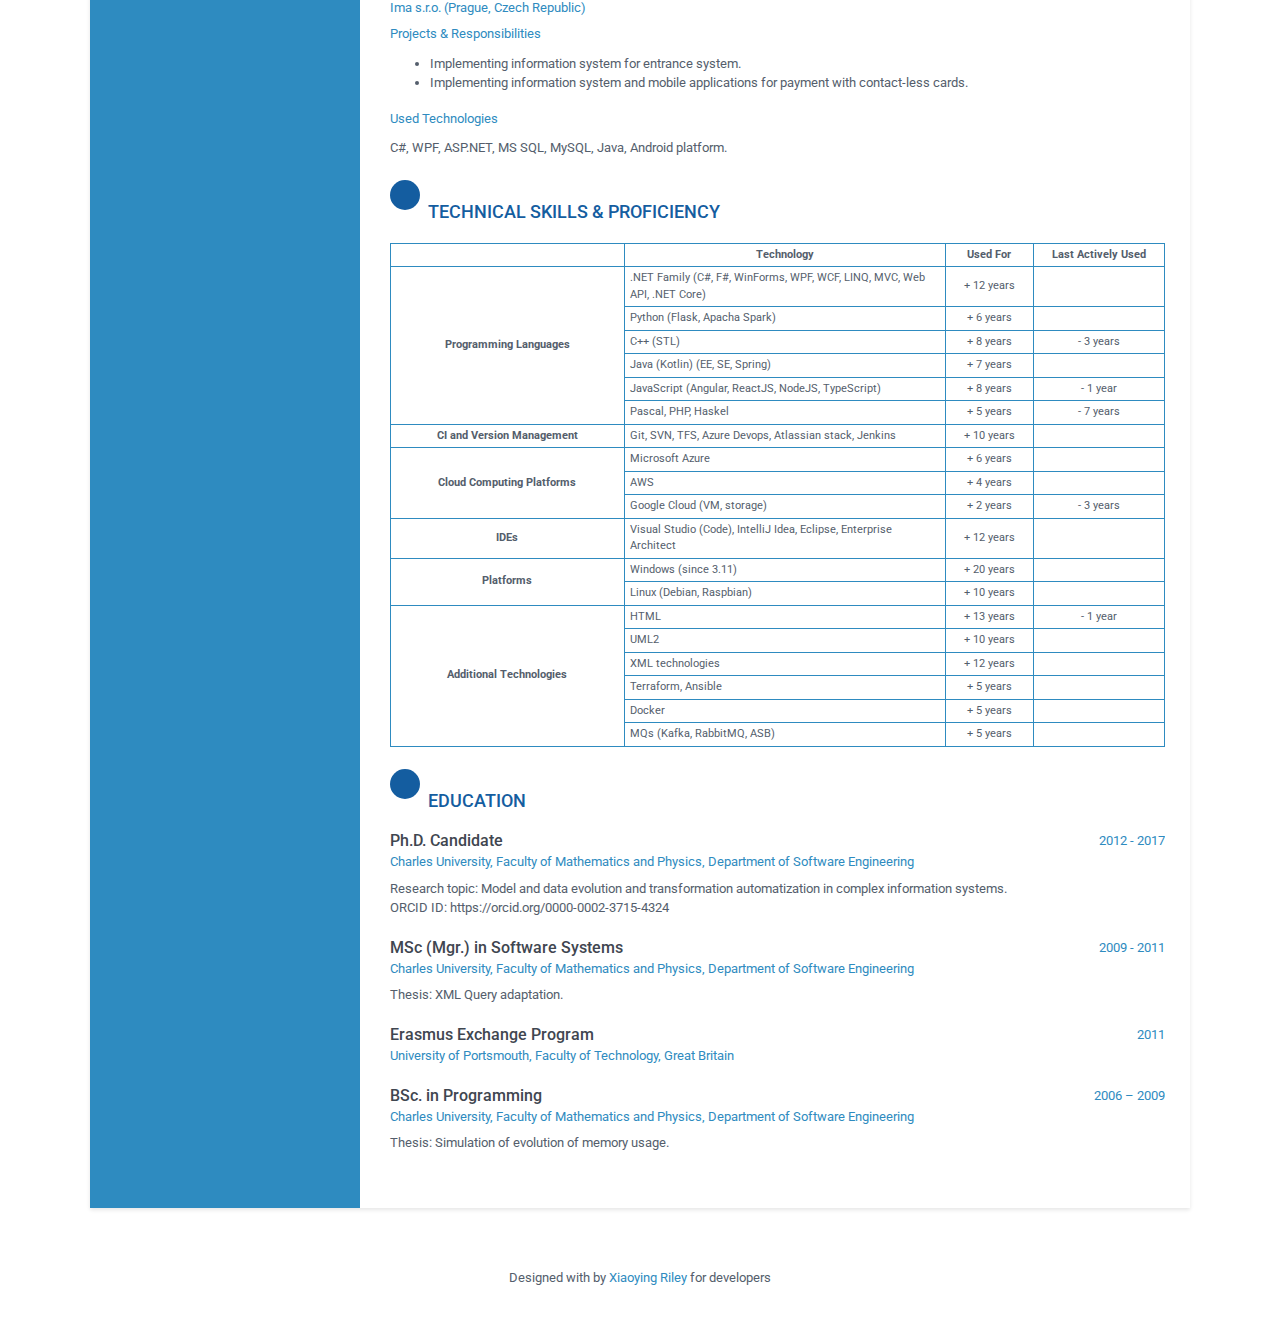
==== commit 0339ee63: "MildBlue added." ====
--- a/cv-full.html
+++ b/cv-full.html
@@ -120,20 +120,6 @@
 
   <div class="main-wrapper">
 
-    <section class="section summary-section">
-      <h2 class="section-title"><span class="icon-holder"><i class="fas fa-user"></i></span>Personal Summary
-      </h2>
-      <div class="summary">
-        <p>Experienced software engineer with a scientific background and interest in new technologies. A
-          natural sense for collaboration with team members allows for knowledge sharing as a member or as
-          the leader. Enthusiasm for solving interesting non-trivial problems and taking responsibility
-          for the quality, progress and delivery of a project. Looking for an interesting, suitable job to
-          utilize experiences, contribute new solutions and products, and to keep customers satisfied.</p>
-      </div>
-      <!--//summary-->
-    </section>
-    <!--//section-->
-
     <section class="section experiences-section">
       <h2 class="section-title"><span class="icon-holder"><i class="fas fa-briefcase"></i></span>Professional
         Profile
@@ -142,7 +128,38 @@
       <div class="item">
         <div class="meta">
           <div class="upper-row">
-            <h3 class="job-title">SW architect</h3>
+            <h3 class="job-title">Co-founder</h3>
+            <div class="time">April 2020 – Present</div>
+          </div>
+          <!--//upper-row-->
+          <div class="company">Mildblue (Prague, Czech Republic)</div>
+        </div>
+        <!--//meta-->
+        <div class="details">
+          <div class="responsibilities">Projects & Responsibilities</div>
+          <div class="columns">
+            <ul>
+              <li>Designing and implementing of distributed cloud-based architecture and platform
+                full-stack, mainly core backend microservices in various projects.
+              </li>
+            </ul>
+          </div>
+          <div class="responsibilities">Projects Topics</div>
+          <div class="columns">
+            <ul>
+              <li>Applications for improvement medical processes and health industry transformation into 21st century.
+              </li>
+            </ul>
+          </div>
+        </div>
+        <!--//details-->
+      </div>
+      <!--//item-->
+
+      <div class="item">
+        <div class="meta">
+          <div class="upper-row">
+            <h3 class="job-title">SW Architect</h3>
             <div class="time">September 2018 – Present</div>
           </div>
           <!--//upper-row-->
@@ -177,7 +194,7 @@
           <div class="technologies">Used Technologies</div>
           <div class="columns">
             Azure Stack, AWS stack, Docker, Apache Kafka, Kotlin, Spring, .NET Core, Python, PostgreSql,
-            OracleDb, MsSql, Apache Spark, Git, Terraform, Kubernetes, Atlassian stack, NVidia Jetson.
+            OracleDb, MsSql, Apache Spark, Git, Terraform, Kubernetes, Atlassian stack, Nvidia Jetson.
           </div>
         </div>
         <!--//details-->
--- a/assets/css/orbit.css
+++ b/assets/css/orbit.css
@@ -56,7 +56,7 @@
   background: #2E8BC0;
   position: absolute;
   left: 0;
-  width: 260px;
+  width: 270px;
   height: 100%;
   min-height: 800px;
   color: #fff;
--- a/assets/css/orbit.css
+++ b/assets/css/orbit.css
@@ -56,7 +56,7 @@
   background: #2E8BC0;
   position: absolute;
   left: 0;
-  width: 260px;
+  width: 270px;
   height: 100%;
   min-height: 800px;
   color: #fff;
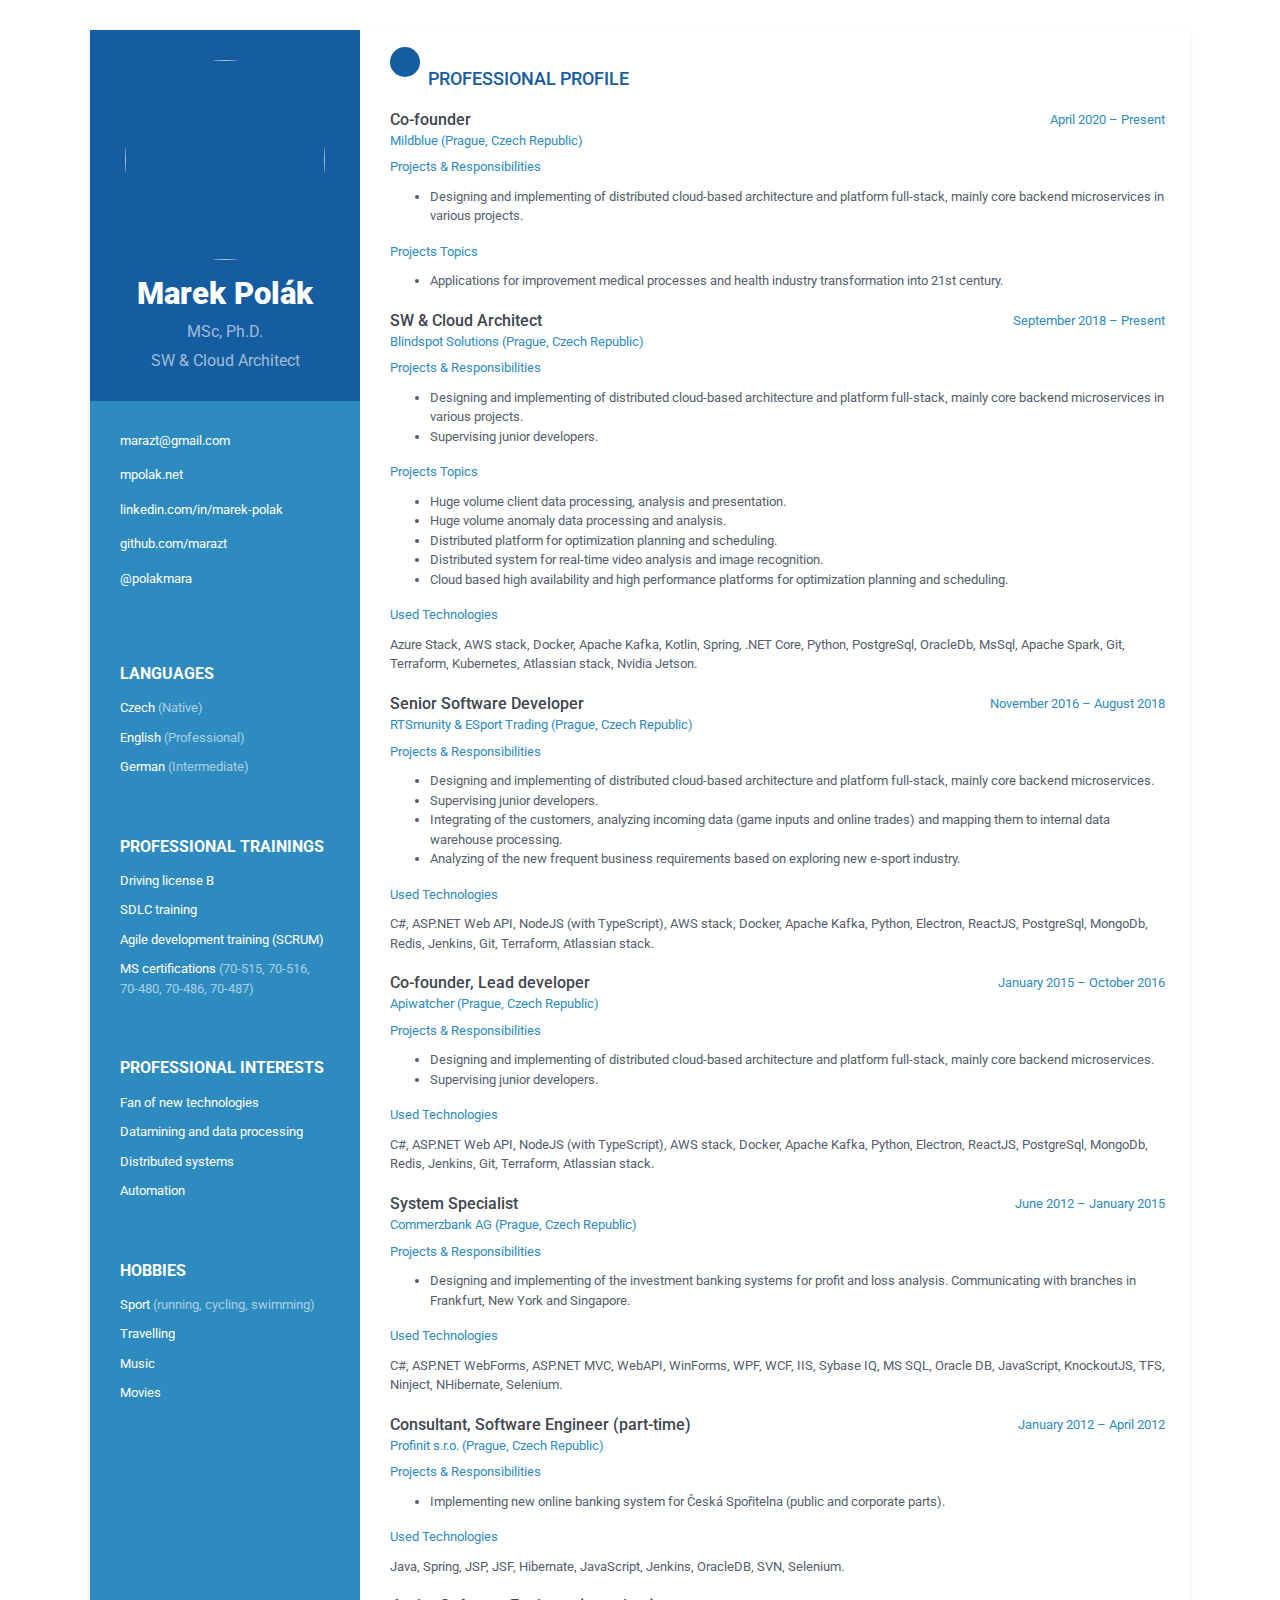
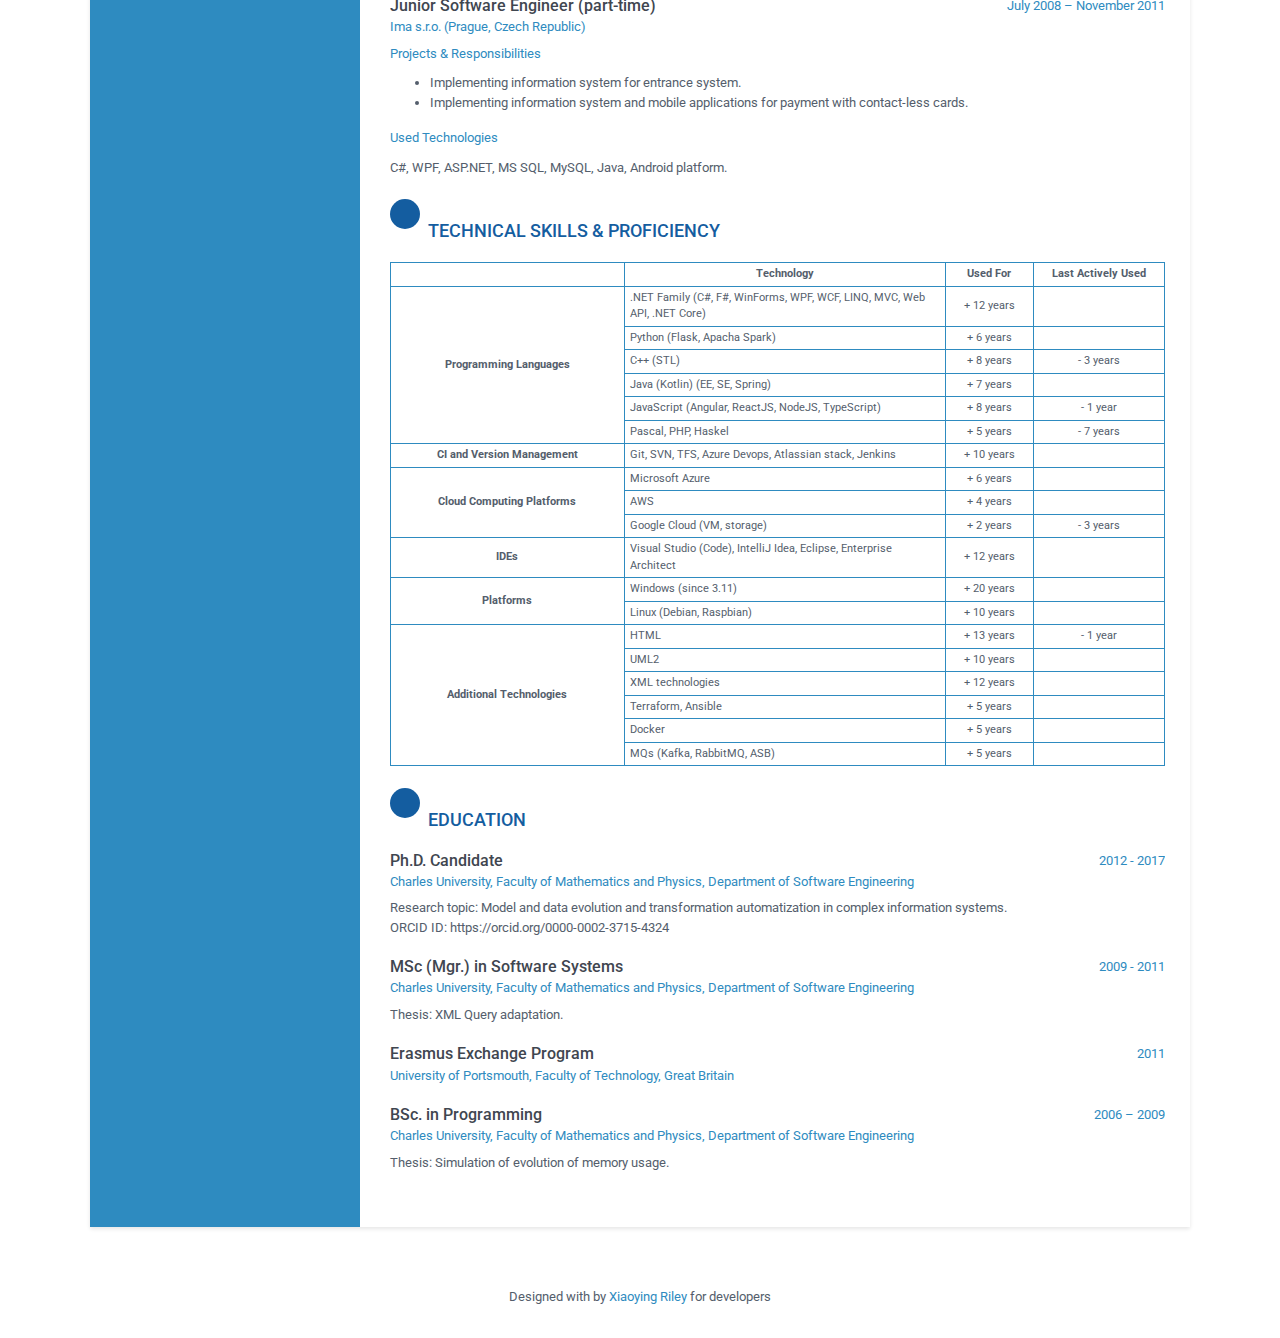
==== commit 1558cadf: "Remove blog reference." ====
--- a/cv-full.html
+++ b/cv-full.html
@@ -45,7 +45,7 @@
       <img class="profile" src="https://gravatar.com/avatar/7379fcb6bc138cc2153c16c09348def5?s=250" alt=""/>
       <h1 class="name">Marek Polák</h1>
       <h3 class="titles">MSc, Ph.D.</h3>
-      <h3 class="tagline">SW Architect</h3>
+      <h3 class="tagline">SW & Cloud Architect</h3>
     </div>
     <!--//profile-container-->
 
@@ -67,8 +67,6 @@
         </li>
         <li class="twitter"><i class="fab fa-twitter"></i><a href="https://twitter.com/polakmara"
                                                              target="_blank">@polakmara</a></li>
-        <li class="wordpress"><i class="fab fa-wordpress"></i><a href="https://marazt.wordpress.com"
-                                                                 target="_blank">marazt.wordpress.com</a></li>
       </ul>
     </div>
 
@@ -98,9 +96,9 @@
       <h2 class="container-block-title">Professional Interests</h2>
       <ul class="list-unstyled languages-list">
         <li>Fan of new technologies</li>
-        <li>Datamining</li>
-        <li>IoT</li>
-        <li>Automatization</li>
+        <li>Datamining and data processing</li>
+        <li>Distributed systems</li>
+        <li>Automation</li>
       </ul>
     </div>
 
@@ -159,7 +157,7 @@
       <div class="item">
         <div class="meta">
           <div class="upper-row">
-            <h3 class="job-title">SW Architect</h3>
+            <h3 class="job-title">SW & Cloud Architect</h3>
             <div class="time">September 2018 – Present</div>
           </div>
           <!--//upper-row-->
@@ -188,6 +186,9 @@
               </li>
               <li>Distributed system for real-time video analysis and image
                 recognition.
+              </li>
+              <li>Cloud based high availability and high performance
+                platforms for optimization planning and scheduling.
               </li>
             </ul>
           </div>
